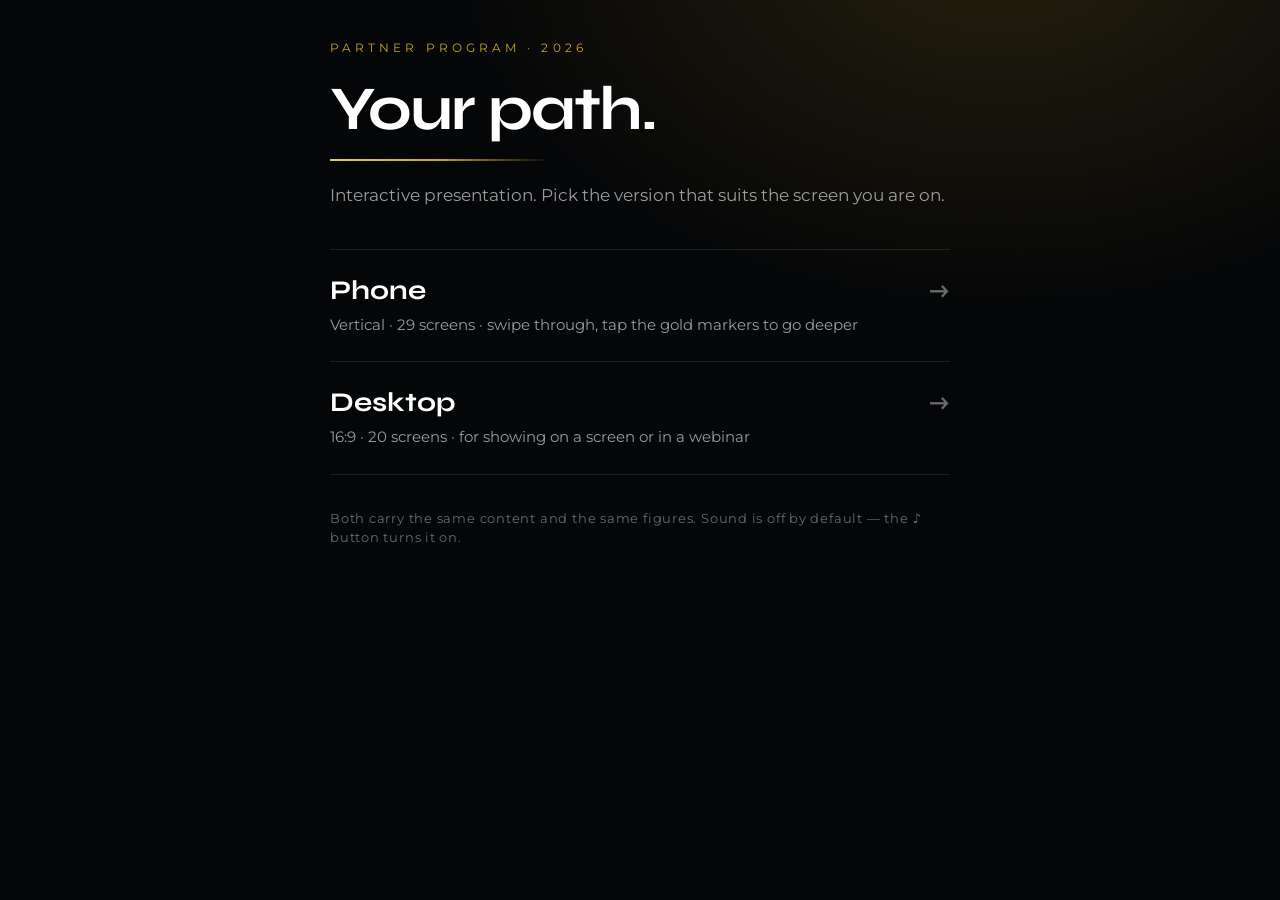
==== index.html @ 61586bf4 "Your Path — interactive presentation (vertical + 16:9)" ====
<!DOCTYPE html>
<html lang="en">
<head>
<meta charset="utf-8">
<meta name="viewport" content="width=device-width,initial-scale=1,viewport-fit=cover">
<meta name="theme-color" content="#050608">
<title>JetUP · Your Path</title>
<meta name="robots" content="noindex,nofollow">
<link rel="preconnect" href="https://fonts.googleapis.com">
<link rel="preconnect" href="https://fonts.gstatic.com" crossorigin>
<link href="https://fonts.googleapis.com/css2?family=Montserrat:wght@300;400;600&family=Syne:wght@700&display=swap" rel="stylesheet">
<style>
  :root{--gold:#C9A227;--gold-lite:#E8C55F;--w40:rgba(255,255,255,.4);--w60:rgba(255,255,255,.6);}
  *{box-sizing:border-box;-webkit-tap-highlight-color:transparent;}
  html,body{margin:0;min-height:100%;background:#050608;color:#fff;
    font-family:Montserrat,system-ui,sans-serif;}
  body{display:grid;place-items:center;padding:40px 24px;
    background-image:radial-gradient(900px 600px at 78% -10%,rgba(201,162,39,.16),rgba(0,0,0,0) 62%);}
  .wrap{width:100%;max-width:620px;}
  .eyebrow{font-size:12px;letter-spacing:.34em;color:var(--gold);margin-bottom:22px;}
  h1{font-family:Syne,sans-serif;font-weight:700;font-size:clamp(38px,9vw,62px);
    line-height:1.04;letter-spacing:-.03em;margin:0 0 18px;}
  .rule{height:2px;width:220px;background:linear-gradient(90deg,#E8C55F,#C9A227,rgba(201,162,39,0));}
  .sub{font-size:17px;color:var(--w60);line-height:1.5;margin:22px 0 40px;}
  a.opt{display:block;text-decoration:none;color:inherit;border-top:1px solid rgba(255,255,255,.1);
    padding:26px 0;transition:padding-left .28s cubic-bezier(.22,.61,.36,1),border-color .28s;}
  a.opt:last-of-type{border-bottom:1px solid rgba(255,255,255,.1);}
  a.opt:hover,a.opt:focus{padding-left:12px;border-color:var(--gold);}
  a.opt .t{font-family:Syne,sans-serif;font-weight:700;font-size:27px;line-height:1.1;
    margin-bottom:8px;display:flex;justify-content:space-between;align-items:center;gap:16px;}
  a.opt:hover .t{color:var(--gold-lite);}
  a.opt .arr{color:var(--w40);font-size:24px;}
  a.opt:hover .arr{color:var(--gold);}
  a.opt .s{font-size:15px;color:var(--w60);line-height:1.45;}
  .hint{margin-top:34px;font-size:13px;letter-spacing:.06em;color:var(--w40);line-height:1.5;}
</style>
</head>
<body>
<div class="wrap">
  <div class="eyebrow">PARTNER PROGRAM · 2026</div>
  <h1>Your path.</h1>
  <div class="rule"></div>
  <div class="sub">Interactive presentation. Pick the version that suits the screen you are on.</div>

  <a class="opt" href="your-path.html">
    <div class="t"><span>Phone</span><span class="arr">→</span></div>
    <div class="s">Vertical · 29 screens · swipe through, tap the gold markers to go deeper</div>
  </a>
  <a class="opt" href="your-path-wide.html">
    <div class="t"><span>Desktop</span><span class="arr">→</span></div>
    <div class="s">16:9 · 20 screens · for showing on a screen or in a webinar</div>
  </a>

  <div class="hint">Both carry the same content and the same figures. Sound is off by default — the ♪ button turns it on.</div>
</div>
</body>
</html>
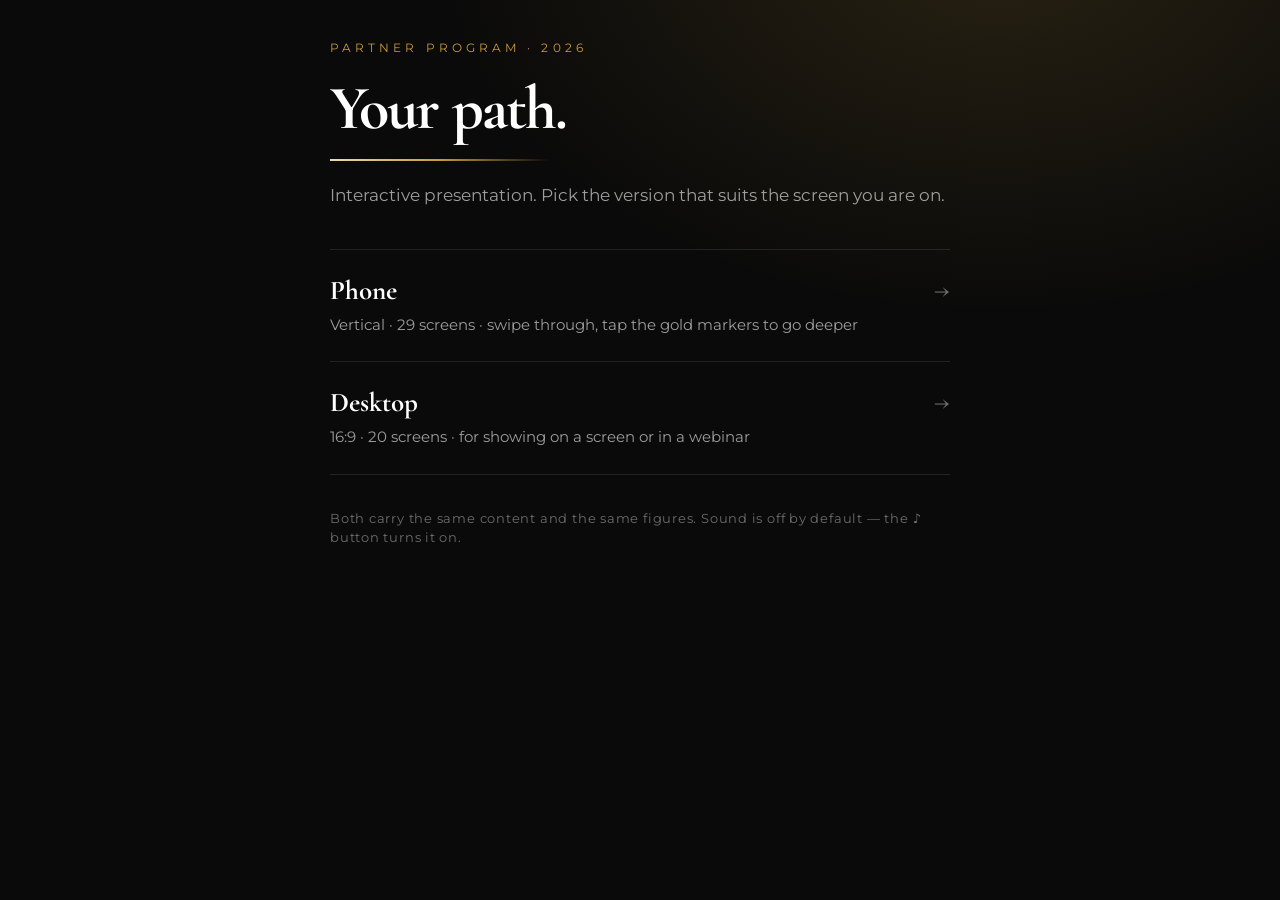
==== commit 20046a4a: "JetUP Legends branding: palette, display type, mark on cover Bring "Your Path" in line with the JetU" ====
--- a/index.html
+++ b/index.html
@@ -3,30 +3,30 @@
 <head>
 <meta charset="utf-8">
 <meta name="viewport" content="width=device-width,initial-scale=1,viewport-fit=cover">
-<meta name="theme-color" content="#050608">
-<title>JetUP · Your Path</title>
+<meta name="theme-color" content="#0A0A0A">
+<title>JetUP Legends · Your Path</title>
 <meta name="robots" content="noindex,nofollow">
 <link rel="preconnect" href="https://fonts.googleapis.com">
 <link rel="preconnect" href="https://fonts.gstatic.com" crossorigin>
-<link href="https://fonts.googleapis.com/css2?family=Montserrat:wght@300;400;600&family=Syne:wght@700&display=swap" rel="stylesheet">
+<link href="https://fonts.googleapis.com/css2?family=Montserrat:wght@300;400;600&family=Cormorant+Garamond:wght@400;500;600;700&display=swap" rel="stylesheet">
 <style>
-  :root{--gold:#C9A227;--gold-lite:#E8C55F;--w40:rgba(255,255,255,.4);--w60:rgba(255,255,255,.6);}
+  :root{--gold:#C69B3C;--gold-lite:#EBDAB0;--w40:rgba(255,255,255,.4);--w60:rgba(255,255,255,.6);}
   *{box-sizing:border-box;-webkit-tap-highlight-color:transparent;}
-  html,body{margin:0;min-height:100%;background:#050608;color:#fff;
+  html,body{margin:0;min-height:100%;background:#0A0A0A;color:#fff;
     font-family:Montserrat,system-ui,sans-serif;}
   body{display:grid;place-items:center;padding:40px 24px;
-    background-image:radial-gradient(900px 600px at 78% -10%,rgba(201,162,39,.16),rgba(0,0,0,0) 62%);}
+    background-image:radial-gradient(900px 600px at 78% -10%,rgba(198,155,60,.16),rgba(0,0,0,0) 62%);}
   .wrap{width:100%;max-width:620px;}
   .eyebrow{font-size:12px;letter-spacing:.34em;color:var(--gold);margin-bottom:22px;}
-  h1{font-family:Syne,sans-serif;font-weight:700;font-size:clamp(38px,9vw,62px);
+  h1{font-family:"Cormorant Garamond",Georgia,serif;font-weight:700;font-size:clamp(38px,9vw,62px);
     line-height:1.04;letter-spacing:-.03em;margin:0 0 18px;}
-  .rule{height:2px;width:220px;background:linear-gradient(90deg,#E8C55F,#C9A227,rgba(201,162,39,0));}
+  .rule{height:2px;width:220px;background:linear-gradient(90deg,#EBDAB0,#C69B3C,rgba(198,155,60,0));}
   .sub{font-size:17px;color:var(--w60);line-height:1.5;margin:22px 0 40px;}
   a.opt{display:block;text-decoration:none;color:inherit;border-top:1px solid rgba(255,255,255,.1);
     padding:26px 0;transition:padding-left .28s cubic-bezier(.22,.61,.36,1),border-color .28s;}
   a.opt:last-of-type{border-bottom:1px solid rgba(255,255,255,.1);}
   a.opt:hover,a.opt:focus{padding-left:12px;border-color:var(--gold);}
-  a.opt .t{font-family:Syne,sans-serif;font-weight:700;font-size:27px;line-height:1.1;
+  a.opt .t{font-family:"Cormorant Garamond",Georgia,serif;font-weight:700;font-size:27px;line-height:1.1;
     margin-bottom:8px;display:flex;justify-content:space-between;align-items:center;gap:16px;}
   a.opt:hover .t{color:var(--gold-lite);}
   a.opt .arr{color:var(--w40);font-size:24px;}
